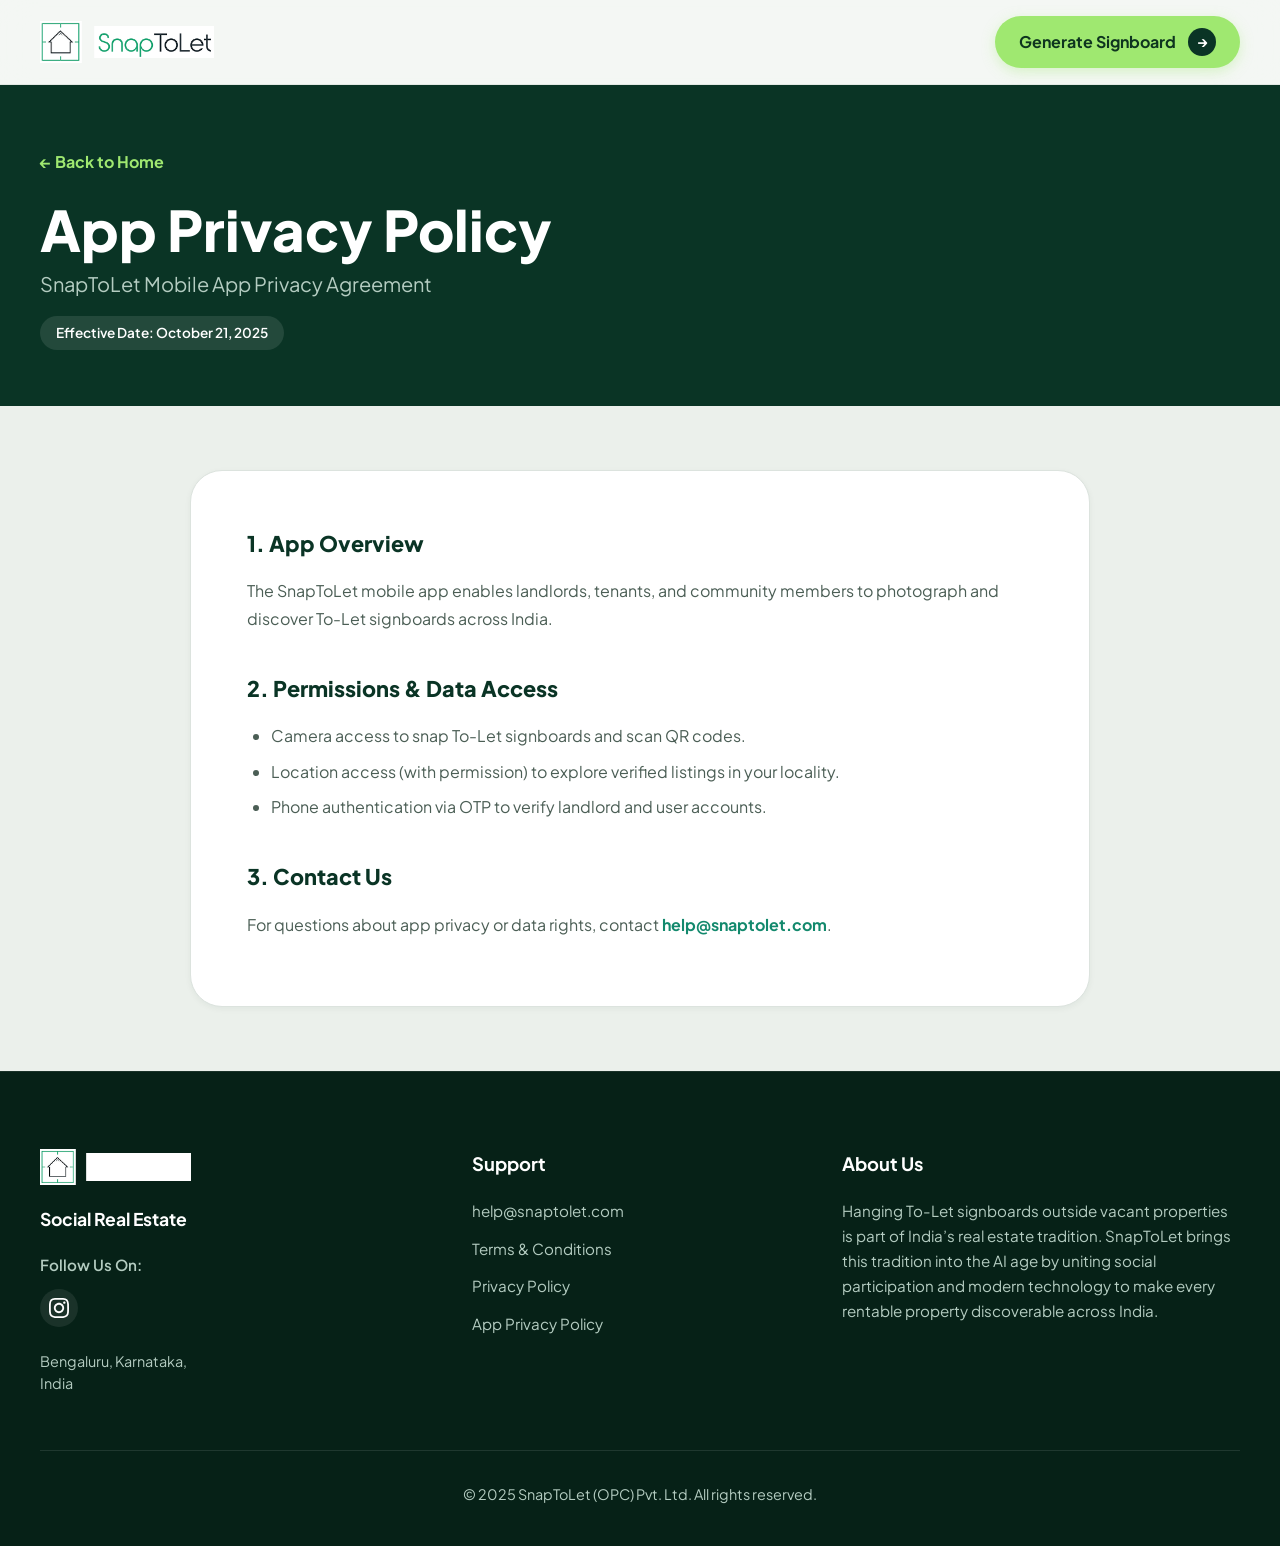
==== app-privacy.html @ 92a3cef9 "feat: complete Wise-inspired website redesign for SnapToLet" ====
<!DOCTYPE html>
<html lang="en">
<head>
  <meta charset="UTF-8" />
  <meta name="viewport" content="width=device-width, initial-scale=1.0" />
  <title>App Privacy Policy | SnapToLet</title>
  <link rel="icon" href="assets/image 4.png" type="image/png" />
  <link rel="preconnect" href="https://fonts.googleapis.com" />
  <link rel="preconnect" href="https://fonts.gstatic.com" crossorigin />
  <link href="https://fonts.googleapis.com/css2?family=Plus+Jakarta+Sans:wght@400;500;600;700;800&family=Noto+Sans:wght@400;600;700&display=swap" rel="stylesheet" />
  <link rel="stylesheet" href="style.css" />
  <style>
    .subpage-header {
      background: var(--color-forest-dark);
      color: #FFFFFF;
      padding-block: 4rem 3.5rem;
    }
    .subpage-nav-back {
      display: inline-flex;
      align-items: center;
      gap: 8px;
      color: var(--color-wise-lime);
      font-weight: 700;
      margin-bottom: 1.5rem;
      transition: transform var(--transition-fast);
    }
    .subpage-nav-back:hover {
      transform: translateX(-4px);
    }
    .subpage-title {
      font-size: clamp(2.25rem, 4.5vw, 3.5rem);
      font-weight: 800;
      line-height: 1.1;
      margin-bottom: 0.5rem;
    }
    .subpage-subtitle {
      font-size: 1.25rem;
      color: var(--color-text-on-dark-muted);
    }
    .subpage-meta {
      display: inline-block;
      margin-top: 1rem;
      background: rgba(255, 255, 255, 0.1);
      padding: 6px 16px;
      border-radius: var(--radius-pill);
      font-size: 0.85rem;
      font-weight: 600;
    }
    .subpage-content {
      padding-block: 4rem;
      background-color: var(--color-surface-light);
    }
    .legal-card {
      background: #FFFFFF;
      border-radius: var(--radius-xl);
      padding: clamp(2rem, 5vw, 3.5rem);
      box-shadow: var(--shadow-sm);
      border: 1px solid var(--color-border);
      max-width: 900px;
      margin-inline: auto;
    }
    .legal-section {
      margin-bottom: 2.5rem;
    }
    .legal-section:last-child {
      margin-bottom: 0;
    }
    .legal-heading {
      font-size: 1.35rem;
      font-weight: 800;
      color: var(--color-forest-dark);
      margin-bottom: 1rem;
    }
    .legal-text {
      color: var(--color-text-muted);
      line-height: 1.7;
      margin-bottom: 0.75rem;
    }
    .legal-list {
      list-style: disc;
      padding-left: 1.5rem;
      color: var(--color-text-muted);
      line-height: 1.7;
      margin-bottom: 1rem;
    }
    .legal-list li {
      margin-bottom: 0.5rem;
    }
  </style>
</head>
<body>
  <header class="header">
    <div class="container header-container">
      <a href="index.html" class="brand-link" aria-label="SnapToLet Home">
        <img src="assets/image 4.png" alt="Logo Icon" class="brand-icon" width="42" height="42" />
        <img src="assets/image 5.png" alt="SnapToLet" class="brand-wordmark" width="120" height="32" />
      </a>
      <a href="index.html#tolet-generator" class="btn-pill-primary">
        <span>Generate Signboard</span>
        <span class="btn-pill-icon" aria-hidden="true">→</span>
      </a>
    </div>
  </header>

  <main>
    <div class="subpage-header">
      <div class="container">
        <a href="index.html" class="subpage-nav-back">← Back to Home</a>
        <h1 class="subpage-title">App Privacy Policy</h1>
        <p class="subpage-subtitle">SnapToLet Mobile App Privacy Agreement</p>
        <span class="subpage-meta">Effective Date: October 21, 2025</span>
      </div>
    </div>

    <div class="subpage-content">
      <div class="container">
        <div class="legal-card">
          
  <div class="legal-section">
    <h2 class="legal-heading">1. App Overview</h2>
    <p class="legal-text">The SnapToLet mobile app enables landlords, tenants, and community members to photograph and discover To-Let signboards across India.</p>
  </div>
  <div class="legal-section">
    <h2 class="legal-heading">2. Permissions & Data Access</h2>
    <ul class="legal-list">
      <li>Camera access to snap To-Let signboards and scan QR codes.</li>
      <li>Location access (with permission) to explore verified listings in your locality.</li>
      <li>Phone authentication via OTP to verify landlord and user accounts.</li>
    </ul>
  </div>
  <div class="legal-section">
    <h2 class="legal-heading">3. Contact Us</h2>
    <p class="legal-text">For questions about app privacy or data rights, contact <a href="mailto:help@snaptolet.com" style="color: var(--color-brand-primary); font-weight: 700;">help@snaptolet.com</a>.</p>
  </div>
  
        </div>
      </div>
    </div>
  </main>

  <footer class="footer">
    <div class="container">
      <div class="footer-grid">
        <div>
          <div class="footer-brand-lockup">
            <img src="assets/image 4.png" alt="Logo" class="footer-icon" width="36" height="36" loading="lazy" />
            <img src="assets/image 5.png" alt="Logo" class="footer-wordmark" width="100" height="28" loading="lazy" />
          </div>
          <p class="footer-tagline">Social Real Estate</p>
          <p class="footer-social-title">Follow Us On:</p>
          <div class="footer-socials">
            <a href="https://www.instagram.com/snaptolet/" target="_blank" rel="noopener noreferrer" class="footer-social-icon" aria-label="Instagram">
              <svg width="20" height="20" fill="currentColor" viewBox="0 0 24 24"><path d="M12 2.163c3.204 0 3.584.012 4.85.07 3.252.148 4.771 1.691 4.919 4.919.058 1.265.069 1.645.069 4.849 0 3.205-.012 3.584-.069 4.849-.149 3.225-1.664 4.771-4.919 4.919-1.266.058-1.644.07-4.85.07-3.204 0-3.584-.012-4.849-.07-3.26-.149-4.771-1.699-4.919-4.92-.058-1.265-.07-1.644-.07-4.849 0-3.204.013-3.583.07-4.849.149-3.227 1.664-4.771 4.919-4.919 1.266-.057 1.645-.069 4.849-.069zm0-2.163c-3.259 0-3.667.014-4.947.072-4.358.2-6.78 2.618-6.98 6.98-.059 1.281-.073 1.689-.073 4.948 0 3.259.014 3.668.072 4.948.2 4.358 2.618 6.78 6.98 6.98 1.281.058 1.689.072 4.948.072 3.259 0 3.668-.014 4.948-.072 4.354-.2 6.782-2.618 6.979-6.98.059-1.28.073-1.689.073-4.948 0-3.259-.014-3.667-.072-4.947-.196-4.354-2.617-6.78-6.979-6.98-1.281-.059-1.69-.073-4.949-.073zm0 5.838c-3.403 0-6.162 2.759-6.162 6.162s2.759 6.163 6.162 6.163 6.162-2.759 6.162-6.163c0-3.403-2.759-6.162-6.162-6.162zm0 10.162c-2.209 0-4-1.79-4-4 0-2.209 1.791-4 4-4s4 1.791 4 4c0 2.21-1.791 4-4 4zm6.406-11.845c-.796 0-1.441.645-1.441 1.44s.645 1.44 1.441 1.44c.795 0 1.439-.645 1.439-1.44s-.644-1.44-1.439-1.44z"/></svg>
            </a>
          </div>
          <p class="footer-address">Bengaluru, Karnataka, <br/>India</p>
        </div>
        <div>
          <h3 class="footer-col-title">Support</h3>
          <ul class="footer-links-list">
            <li><a href="mailto:help@snaptolet.com" class="footer-link">help@snaptolet.com</a></li>
            <li><a href="terms.html" class="footer-link">Terms &amp; Conditions</a></li>
            <li><a href="privacy.html" class="footer-link">Privacy Policy</a></li>
            <li><a href="app-privacy.html" class="footer-link">App Privacy Policy</a></li>
          </ul>
        </div>
        <div>
          <h3 class="footer-col-title">About Us</h3>
          <p class="footer-about-text">Hanging To-Let signboards outside vacant properties is part of India’s real estate tradition. SnapToLet brings this tradition into the AI age by uniting social participation and modern technology to make every rentable property discoverable across India.</p>
        </div>
      </div>
      <div class="footer-bottom">
        <p>© 2025 SnapToLet (OPC) Pvt. Ltd. All rights reserved.</p>
      </div>
    </div>
  </footer>
</body>
</html>
---- style.css ----
/* ==========================================================================
   SnapToLet - Wise-Inspired Design System
   ========================================================================== */

@import url('https://fonts.googleapis.com/css2?family=Plus+Jakarta+Sans:wght@400;500;600;700;800&family=Noto+Sans:wght@400;600;700&display=swap');

:root {
  /* Brand Primary Colors */
  --color-brand-primary: #13896D;
  --color-brand-hover: #0F7058;
  --color-brand-accent: #2AAB7C;
  --color-brand-accent-hover: #229B6E;
  
  /* Wise-Inspired High-Energy Accents */
  --color-wise-lime: #9FE870;
  --color-wise-lime-hover: #8BD85C;
  --color-wise-lime-text: #0E351F;
  
  /* Deep Forest Greens */
  --color-forest-dark: #0A3425;
  --color-forest-darker: #062117;
  --color-forest-surface: #104332;
  --color-forest-card: #0E3B2C;
  
  /* Surfaces & Backgrounds: Image-matching soft off-white */
  --color-surface-pure: #F4F7F4;        /* Soft image-matching background white instead of stark #FFFFFF */
  --color-surface-light: #EBF0EB;       /* Secondary alternating light section */
  --color-surface-card: #FFFFFF;        /* Pure crisp card surface */
  --color-surface-muted: #E2E8E2;       /* Tertiary surface */
  --color-border: #DCE3DE;
  --color-border-dark: rgba(255, 255, 255, 0.15);

  /* Typography */
  --color-text-main: #14231C;
  --color-text-muted: #4B5E55;
  --color-text-subtle: #73887E;
  --color-text-on-dark: #FFFFFF;
  --color-text-on-dark-muted: #B4CCC1;
  --color-text-emerald: #10B981;

  /* Typography Scale */
  --font-main: 'Plus Jakarta Sans', -apple-system, BlinkMacSystemFont, 'Segoe UI', Roboto, sans-serif;
  --font-indic: 'Noto Sans', sans-serif;

  /* Radii */
  --radius-pill: 9999px;
  --radius-xl: 32px;
  --radius-lg: 24px;
  --radius-md: 16px;
  --radius-sm: 10px;

  /* Elevation Shadows */
  --shadow-sm: 0 2px 6px rgba(10, 52, 37, 0.05);
  --shadow-md: 0 8px 24px -4px rgba(10, 52, 37, 0.08);
  --shadow-lg: 0 20px 48px -12px rgba(10, 52, 37, 0.14);
  --shadow-tool: 0 32px 72px -16px rgba(6, 33, 23, 0.28);
  
  /* Layout */
  --max-width: 1280px;
  --transition-fast: 0.2s cubic-bezier(0.16, 1, 0.3, 1);
  --transition-smooth: 0.35s cubic-bezier(0.16, 1, 0.3, 1);
}

/* Reset & Base */
*, *::before, *::after {
  box-sizing: border-box;
  margin: 0;
  padding: 0;
}

html {
  font-family: var(--font-main);
  color: var(--color-text-main);
  background-color: var(--color-surface-pure);
  scroll-behavior: smooth;
  -webkit-font-smoothing: antialiased;
  -moz-osx-font-smoothing: grayscale;
}

body {
  line-height: 1.6;
  overflow-x: hidden;
  min-height: 100vh;
  background-color: var(--color-surface-pure);
}

img, iframe {
  display: block;
  max-width: 100%;
}

a {
  color: inherit;
  text-decoration: none;
}

button, input, select {
  font: inherit;
  border: none;
  outline: none;
}

/* Accessibility Focus States */
:focus-visible {
  outline: 3px solid var(--color-wise-lime);
  outline-offset: 3px;
}

/* Utilities */
.container {
  width: 100%;
  max-width: var(--max-width);
  margin-inline: auto;
  padding-inline: clamp(1.25rem, 4vw, 2.5rem);
}

/* ==========================================================================
   Header (Sticky with soft blur)
   ========================================================================== */
.header {
  position: sticky;
  top: 0;
  z-index: 100;
  background-color: rgba(244, 247, 244, 0.92);
  backdrop-filter: blur(16px);
  -webkit-backdrop-filter: blur(16px);
  border-bottom: 1px solid rgba(220, 227, 222, 0.75);
  transition: all var(--transition-fast);
}

.header.scrolled {
  box-shadow: 0 4px 20px rgba(10, 52, 37, 0.06);
}

.header-container {
  display: flex;
  align-items: center;
  justify-content: space-between;
  height: 84px;
}

.brand-link {
  display: flex;
  align-items: center;
  gap: 12px;
  text-decoration: none;
}

.brand-icon {
  height: 42px;
  width: auto;
}

.brand-wordmark {
  height: 32px;
  width: auto;
}

/* Pill CTA Button (Wise style) */
.btn-pill-primary {
  display: inline-flex;
  align-items: center;
  gap: 12px;
  background-color: var(--color-wise-lime);
  color: var(--color-wise-lime-text);
  font-weight: 700;
  font-size: 1rem;
  padding: 12px 24px;
  border-radius: var(--radius-pill);
  cursor: pointer;
  transition: transform var(--transition-fast), background-color var(--transition-fast), box-shadow var(--transition-fast);
  box-shadow: 0 4px 14px rgba(159, 232, 112, 0.35);
}

.btn-pill-primary:hover {
  background-color: var(--color-wise-lime-hover);
  transform: translateY(-2px) scale(1.02);
  box-shadow: 0 6px 20px rgba(159, 232, 112, 0.45);
}

.btn-pill-primary:active {
  transform: translateY(0) scale(0.98);
}

.btn-pill-icon {
  display: inline-flex;
  align-items: center;
  justify-content: center;
  width: 28px;
  height: 28px;
  background-color: var(--color-forest-dark);
  color: #FFFFFF;
  border-radius: var(--radius-pill);
  font-size: 0.9rem;
  transition: transform var(--transition-fast);
}

.btn-pill-primary:hover .btn-pill-icon {
  transform: translateX(3px);
}

/* ==========================================================================
   Hero Section (Giant, confident headline)
   ========================================================================== */
.hero-section {
  padding-block: clamp(3.5rem, 8vw, 7rem);
  background-color: var(--color-surface-pure);
  position: relative;
  overflow: hidden;
}

.hero-grid {
  display: grid;
  grid-template-columns: 1.15fr 0.85fr;
  align-items: center;
  gap: clamp(2rem, 5vw, 4.5rem);
}

.hero-content {
  display: flex;
  flex-direction: column;
  gap: 1.75rem;
}

.hero-heading {
  font-size: clamp(2.75rem, 5.5vw, 4.75rem);
  font-weight: 800;
  line-height: 1.05;
  letter-spacing: -0.035em;
  color: var(--color-forest-dark);
}

.hero-paragraph {
  font-size: clamp(1.125rem, 1.8vw, 1.35rem);
  color: var(--color-text-muted);
  line-height: 1.55;
  max-width: 54ch;
}

.hero-actions {
  display: flex;
  align-items: center;
  gap: 1rem;
  margin-top: 0.5rem;
}

.hero-visuals {
  position: relative;
  display: flex;
  align-items: center;
  justify-content: center;
  gap: 1.5rem;
}

.hero-visual-card {
  position: relative;
  border-radius: var(--radius-xl);
  padding: 1rem;
  transition: transform var(--transition-smooth);
}

.hero-visual-card:hover {
  transform: translateY(-6px);
}

.hero-visual-img {
  height: clamp(240px, 32vw, 360px);
  width: auto;
  object-fit: contain;
}

/* ==========================================================================
   How SnapToLet Works (Cinema Video Section)
   ========================================================================== */
.video-section {
  padding-block: clamp(4rem, 8vw, 6.5rem);
  background-color: var(--color-surface-light);
  border-top: 1px solid var(--color-border);
  border-bottom: 1px solid var(--color-border);
}

.section-header {
  text-align: center;
  max-width: 680px;
  margin-inline: auto;
  margin-bottom: clamp(2.5rem, 5vw, 4rem);
}

.section-title {
  font-size: clamp(2rem, 4vw, 3.25rem);
  font-weight: 800;
  line-height: 1.12;
  letter-spacing: -0.025em;
  color: var(--color-forest-dark);
  margin-bottom: 0.85rem;
}

.section-subtitle {
  font-size: clamp(1rem, 1.8vw, 1.25rem);
  color: var(--color-text-muted);
  line-height: 1.5;
}

.video-container {
  max-width: 960px;
  margin-inline: auto;
}

.video-card {
  position: relative;
  width: 100%;
  padding-bottom: 56.25%; /* 16:9 Aspect Ratio */
  background-color: #000000;
  border-radius: var(--radius-xl);
  overflow: hidden;
  box-shadow: var(--shadow-lg);
  border: 1px solid rgba(10, 52, 37, 0.1);
}

.video-iframe {
  position: absolute;
  inset: 0;
  width: 100%;
  height: 100%;
  border: none;
}

/* ==========================================================================
   Download Band (Bold full-width block)
   ========================================================================== */
.download-band {
  background-color: var(--color-forest-dark);
  color: #FFFFFF;
  padding-block: clamp(3.5rem, 6vw, 5rem);
  text-align: center;
  position: relative;
}

.download-title {
  font-size: clamp(2rem, 3.5vw, 2.75rem);
  font-weight: 800;
  letter-spacing: -0.02em;
  margin-bottom: 2rem;
  color: #FFFFFF;
}

.store-buttons {
  display: flex;
  align-items: center;
  justify-content: center;
  gap: 1.25rem;
  flex-wrap: wrap;
}

.store-badge-btn {
  display: inline-flex;
  align-items: center;
  justify-content: center;
  background: rgba(255, 255, 255, 0.08);
  border: 1.5px solid rgba(255, 255, 255, 0.15);
  border-radius: var(--radius-pill);
  padding: 8px 24px;
  min-height: 58px;
  transition: all var(--transition-fast);
  cursor: pointer;
}

.store-badge-btn:hover {
  background: rgba(255, 255, 255, 0.18);
  border-color: var(--color-wise-lime);
  transform: translateY(-3px);
  box-shadow: 0 8px 24px rgba(0, 0, 0, 0.25);
}

.store-badge-img {
  height: 42px;
  width: auto;
  object-fit: contain;
}

/* ==========================================================================
   For Landlords / Tenants / Everyone (Carousel)
   ========================================================================== */
.carousel-section {
  padding-block: clamp(4.5rem, 8vw, 7.5rem);
  background-color: var(--color-surface-pure);
  position: relative;
}

/* Role Selector Tabs */
.role-tabs {
  display: flex;
  align-items: center;
  justify-content: center;
  gap: 0.75rem;
  margin-bottom: clamp(2.5rem, 5vw, 4rem);
  flex-wrap: wrap;
}

.role-tab-btn {
  background: #FFFFFF;
  color: var(--color-text-main);
  font-weight: 700;
  font-size: 1.05rem;
  padding: 12px 28px;
  border-radius: var(--radius-pill);
  cursor: pointer;
  transition: all var(--transition-fast);
  border: 1.5px solid var(--color-border);
  box-shadow: var(--shadow-sm);
}

.role-tab-btn:hover {
  background: var(--color-surface-muted);
}

.role-tab-btn.active {
  background: var(--color-forest-dark);
  color: #FFFFFF;
  border-color: var(--color-forest-dark);
  box-shadow: var(--shadow-md);
}

/* Carousel Layout */
.carousel-wrapper {
  position: relative;
  display: flex;
  align-items: center;
}

.carousel-slide {
  display: none;
  width: 100%;
  animation: fadeIn 0.4s ease forwards;
}

.carousel-slide.active {
  display: block;
}

@keyframes fadeIn {
  from { opacity: 0; transform: translateY(8px); }
  to { opacity: 1; transform: translateY(0); }
}

.slide-content-grid {
  display: grid;
  grid-template-columns: 340px 1fr;
  gap: clamp(2rem, 4vw, 3.5rem);
  align-items: start;
}

.character-card {
  background: var(--color-surface-card);
  border-radius: var(--radius-xl);
  padding: 2.5rem 2rem;
  text-align: center;
  border: 1px solid var(--color-border);
  box-shadow: var(--shadow-md);
  position: sticky;
  top: 110px;
}

.character-img {
  width: 100%;
  max-width: 260px;
  height: auto;
  margin-inline: auto;
  margin-bottom: 1.5rem;
  object-fit: contain;
}

.character-title {
  font-size: 1.75rem;
  font-weight: 800;
  color: var(--color-forest-dark);
  letter-spacing: -0.02em;
}

.steps-grid {
  display: grid;
  grid-template-columns: repeat(2, 1fr);
  gap: 1.5rem;
}

.step-card {
  background: var(--color-surface-card);
  border: 1px solid var(--color-border);
  border-radius: var(--radius-lg);
  padding: 1.75rem;
  transition: all var(--transition-smooth);
  display: flex;
  flex-direction: column;
  gap: 0.85rem;
  box-shadow: var(--shadow-sm);
}

.step-card:hover {
  border-color: var(--color-brand-accent);
  transform: translateY(-4px);
  box-shadow: var(--shadow-md);
}

.step-badge {
  display: inline-flex;
  align-items: center;
  justify-content: center;
  width: 38px;
  height: 38px;
  background-color: var(--color-brand-primary);
  color: #FFFFFF;
  border-radius: var(--radius-pill);
  font-weight: 800;
  font-size: 1rem;
}

.step-card:hover .step-badge {
  background-color: var(--color-forest-dark);
}

.step-heading {
  font-size: 1.15rem;
  font-weight: 800;
  color: var(--color-forest-dark);
  line-height: 1.35;
}

.step-description {
  font-size: 0.95rem;
  color: var(--color-text-muted);
  line-height: 1.55;
}

/* Carousel Nav Buttons */
.carousel-nav-btn {
  display: flex;
  align-items: center;
  justify-content: center;
  width: 52px;
  height: 52px;
  border-radius: var(--radius-pill);
  background: var(--color-forest-dark);
  color: #FFFFFF;
  box-shadow: var(--shadow-md);
  cursor: pointer;
  transition: all var(--transition-fast);
  z-index: 10;
  flex-shrink: 0;
}

.carousel-nav-btn:hover {
  background: var(--color-brand-accent);
  transform: scale(1.08);
}

.carousel-nav-btn:active {
  transform: scale(0.95);
}

.carousel-controls-bottom {
  display: flex;
  align-items: center;
  justify-content: center;
  gap: 1.5rem;
  margin-top: 3rem;
}

/* ==========================================================================
   The Hero Tool: To-Let Board Generator
   ========================================================================== */
.generator-section {
  padding-block: clamp(4.5rem, 8vw, 7.5rem);
  background: linear-gradient(180deg, var(--color-brand-primary) 0%, var(--color-forest-dark) 100%);
  color: #FFFFFF;
  position: relative;
  border-top: 1px solid var(--color-border);
}

.generator-section .section-title {
  color: #FFFFFF;
}

.generator-section .section-subtitle {
  color: var(--color-text-on-dark-muted);
}

.generator-console {
  display: grid;
  grid-template-columns: 1fr 1fr;
  gap: clamp(2rem, 5vw, 4rem);
  align-items: start;
  max-width: 1040px;
  margin-inline: auto;
}

/* Form Controls Card */
.generator-form-card {
  background-color: var(--color-surface-card);
  color: var(--color-text-main);
  border-radius: var(--radius-xl);
  padding: clamp(1.75rem, 4vw, 2.5rem);
  box-shadow: var(--shadow-tool);
}

.form-group {
  margin-bottom: 1.25rem;
}

.form-label {
  display: block;
  font-weight: 700;
  font-size: 0.9rem;
  color: var(--color-forest-dark);
  margin-bottom: 0.4rem;
}

.form-select, .form-input {
  width: 100%;
  padding: 14px 18px;
  border: 1.5px solid var(--color-border);
  border-radius: var(--radius-md);
  font-size: 0.95rem;
  background-color: #FFFFFF;
  color: var(--color-text-main);
  transition: all var(--transition-fast);
}

.form-select:focus, .form-input:focus {
  border-color: var(--color-brand-accent);
  box-shadow: 0 0 0 4px rgba(42, 171, 124, 0.15);
}

.generator-btn-group {
  display: grid;
  grid-template-columns: repeat(3, 1fr);
  gap: 0.75rem;
  margin-top: 1.75rem;
}

.btn-generate {
  background-color: var(--color-brand-primary);
  color: #FFFFFF;
  font-weight: 700;
  font-size: 0.9rem;
  padding: 12px 14px;
  border-radius: var(--radius-md);
  cursor: pointer;
  transition: all var(--transition-fast);
  text-align: center;
}

.btn-generate:hover:not(:disabled) {
  background-color: var(--color-brand-accent);
  transform: translateY(-2px);
  box-shadow: 0 4px 12px rgba(42, 171, 124, 0.3);
}

.btn-generate:disabled {
  background-color: #A0B3AA;
  cursor: not-allowed;
  opacity: 0.75;
}

/* Live Signboard Preview Card */
.signboard-preview-container {
  display: flex;
  flex-direction: column;
  align-items: center;
}

.signboard-card {
  width: 320px;
  min-height: 440px;
  background-color: #FFFFFF;
  border-radius: var(--radius-lg);
  box-shadow: var(--shadow-tool);
  padding: 1.5rem 1.25rem;
  display: flex;
  flex-direction: column;
  align-items: center;
  text-align: center;
  position: relative;
  transition: transform var(--transition-smooth);
}

.signboard-card:hover {
  transform: scale(1.02);
}

.signboard-brand {
  display: flex;
  flex-direction: column;
  align-items: center;
  margin-bottom: 0.85rem;
}

.signboard-icon {
  width: 28px;
  height: 28px;
}

.signboard-wordmark {
  width: 88px;
  height: auto;
  margin-top: 2px;
}

.signboard-tagline {
  font-size: 16px;
  font-weight: 700;
  line-height: 1.15;
  color: #000000;
  min-height: 38px;
  max-width: 260px;
  margin-bottom: 0.5rem;
  font-family: var(--font-indic), var(--font-main);
}

.signboard-main-title {
  font-size: 60px;
  font-weight: 800;
  line-height: 1;
  letter-spacing: -0.02em;
  margin-bottom: 0.75rem;
}

.signboard-qr-box {
  width: 86px;
  height: 86px;
  border-radius: 12px;
  border: 1px solid #E5E7EB;
  background-color: #FFFFFF;
  padding: 5px;
  display: flex;
  align-items: center;
  justify-content: center;
  box-shadow: 0 2px 6px rgba(0, 0, 0, 0.05);
  margin-bottom: 1rem;
}

.signboard-qr-img {
  width: 76px;
  height: 76px;
  border-radius: 4px;
}

.signboard-details {
  margin-top: auto;
  display: flex;
  flex-direction: column;
  gap: 2px;
  font-weight: 700;
  line-height: 1.2;
}

.signboard-property {
  font-size: 17px;
  font-weight: 700;
}

.signboard-floor {
  font-size: 16px;
  font-weight: 700;
}

.signboard-phone {
  font-size: 13px;
  font-weight: 700;
}

.text-emerald {
  color: var(--color-text-emerald);
}

.text-black {
  color: #000000;
}

.text-placeholder {
  color: #9CA3AF;
}

/* ==========================================================================
   Footer
   ========================================================================== */
.footer {
  background-color: var(--color-forest-darker);
  color: #FFFFFF;
  padding-top: clamp(4rem, 6vw, 6rem);
  padding-bottom: 2.5rem;
  border-top: 1px solid rgba(255, 255, 255, 0.08);
}

.footer-grid {
  display: grid;
  grid-template-columns: 1.2fr 1fr 1.3fr;
  gap: clamp(2rem, 5vw, 4rem);
  margin-bottom: 3.5rem;
}

.footer-brand-lockup {
  display: flex;
  align-items: center;
  gap: 10px;
  margin-bottom: 1.25rem;
}

.footer-icon {
  height: 36px;
  width: auto;
}

.footer-wordmark {
  height: 28px;
  width: auto;
  filter: brightness(0) invert(1);
}

.footer-tagline {
  font-size: 1.1rem;
  font-weight: 700;
  margin-bottom: 1.25rem;
  color: #FFFFFF;
}

.footer-social-title {
  font-size: 0.95rem;
  font-weight: 600;
  margin-bottom: 0.75rem;
  color: var(--color-text-on-dark-muted);
}

.footer-socials {
  display: flex;
  gap: 12px;
  margin-bottom: 1.5rem;
}

.footer-social-icon {
  display: flex;
  align-items: center;
  justify-content: center;
  width: 38px;
  height: 38px;
  border-radius: var(--radius-pill);
  background: rgba(255, 255, 255, 0.08);
  color: #FFFFFF;
  transition: all var(--transition-fast);
}

.footer-social-icon:hover {
  background: var(--color-wise-lime);
  color: var(--color-forest-dark);
  transform: translateY(-2px);
}

.footer-address {
  font-size: 0.9rem;
  color: var(--color-text-on-dark-muted);
  line-height: 1.5;
}

.footer-col-title {
  font-size: 1.15rem;
  font-weight: 700;
  margin-bottom: 1.25rem;
  color: #FFFFFF;
}

.footer-links-list {
  list-style: none;
  display: flex;
  flex-direction: column;
  gap: 0.75rem;
}

.footer-link {
  color: var(--color-text-on-dark-muted);
  font-size: 0.95rem;
  transition: color var(--transition-fast);
}

.footer-link:hover {
  color: var(--color-wise-lime);
}

.footer-about-text {
  font-size: 0.95rem;
  color: var(--color-text-on-dark-muted);
  line-height: 1.65;
}

.footer-bottom {
  border-top: 1px solid rgba(255, 255, 255, 0.1);
  padding-top: 2rem;
  text-align: center;
  font-size: 0.9rem;
  color: var(--color-text-on-dark-muted);
}

/* ==========================================================================
   Responsive Breakpoints
   ========================================================================== */

/* Tablet (max-width: 1024px) */
@media (max-width: 1024px) {
  .hero-grid {
    grid-template-columns: 1fr;
    text-align: center;
  }

  .hero-paragraph {
    margin-inline: auto;
  }

  .hero-actions {
    justify-content: center;
  }

  .slide-content-grid {
    grid-template-columns: 1fr;
  }

  .character-card {
    position: static;
    max-width: 440px;
    margin-inline: auto;
  }

  .generator-console {
    grid-template-columns: 1fr;
    max-width: 580px;
  }

  .footer-grid {
    grid-template-columns: 1fr 1fr;
  }
}

/* Mobile (max-width: 768px) */
@media (max-width: 768px) {
  .header-container {
    height: 70px;
  }

  .btn-pill-primary {
    padding: 10px 18px;
    font-size: 0.9rem;
  }

  .steps-grid {
    grid-template-columns: 1fr;
  }

  .footer-grid {
    grid-template-columns: 1fr;
    gap: 2.5rem;
  }

  .hero-visuals {
    flex-direction: column;
    gap: 1rem;
  }

  .hero-visual-card {
    width: 100%;
    max-width: 320px;
  }

  .hero-visual-img {
    height: 220px;
    margin-inline: auto;
  }

  .generator-btn-group {
    grid-template-columns: 1fr;
  }
}

/* Mobile Small (375px) */
@media (max-width: 375px) {
  .container {
    padding-inline: 1rem;
  }

  .signboard-card {
    width: 290px;
    padding: 1.25rem 0.75rem;
  }

  .signboard-main-title {
    font-size: 52px;
  }
}

/* Reduced Motion */
@media (prefers-reduced-motion: reduce) {
  *, *::before, *::after {
    animation-duration: 0.01ms !important;
    animation-iteration-count: 1 !important;
    transition-duration: 0.01ms !important;
    scroll-behavior: auto !important;
  }
}
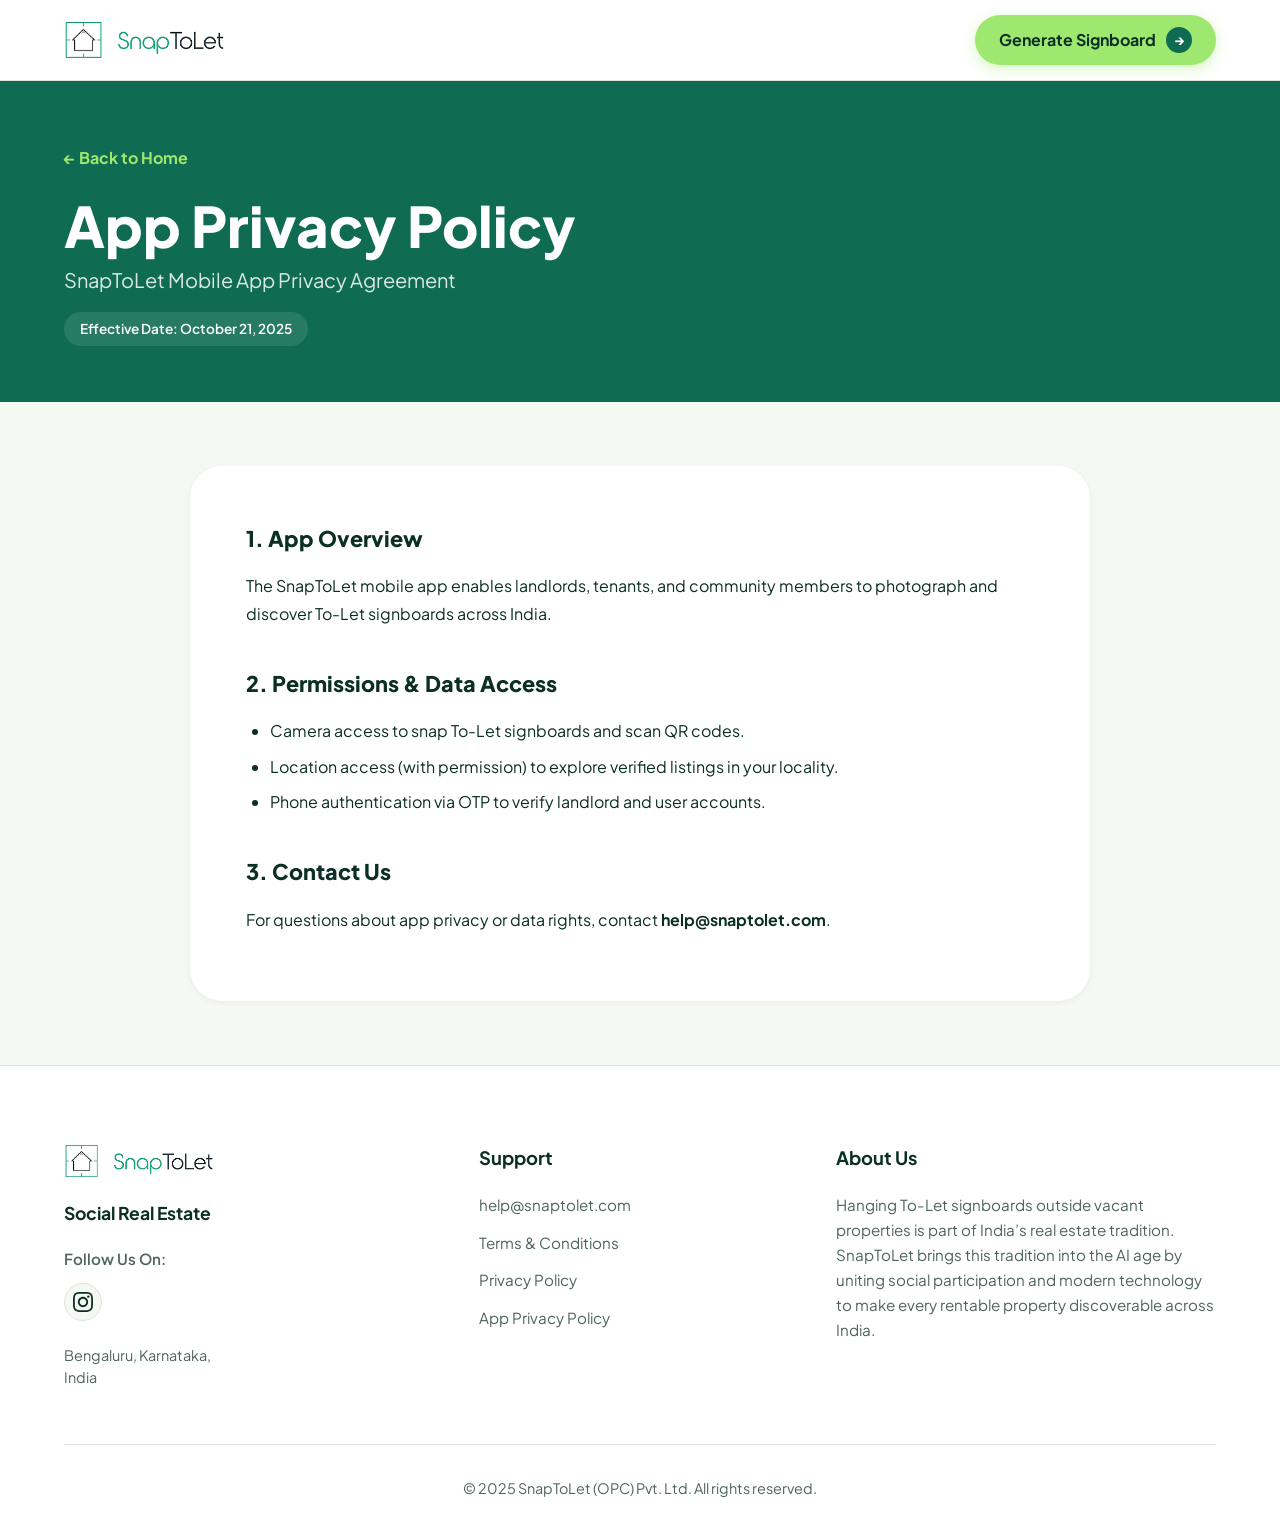
==== commit 3038ad3f: "feat(v3): Wise-inspired redesign with single-green palette, alternating sections, and bug fixes" ====
--- a/app-privacy.html
+++ b/app-privacy.html
@@ -11,7 +11,7 @@
   <link rel="stylesheet" href="style.css" />
   <style>
     .subpage-header {
-      background: var(--color-forest-dark);
+      background: var(--green);
       color: #FFFFFF;
       padding-block: 4rem 3.5rem;
     }
@@ -19,7 +19,7 @@
       display: inline-flex;
       align-items: center;
       gap: 8px;
-      color: var(--color-wise-lime);
+      color: var(--lime);
       font-weight: 700;
       margin-bottom: 1.5rem;
       transition: transform var(--transition-fast);
@@ -35,7 +35,7 @@
     }
     .subpage-subtitle {
       font-size: 1.25rem;
-      color: var(--color-text-on-dark-muted);
+      color: rgba(255, 255, 255, 0.85);
     }
     .subpage-meta {
       display: inline-block;
--- a/style.css
+++ b/style.css
@@ -1,44 +1,22 @@
 /* ==========================================================================
-   SnapToLet - Wise-Inspired Design System
+   SnapToLet - Wise-Inspired Design System (v3 Single-Green Architecture)
    ========================================================================== */
 
 @import url('https://fonts.googleapis.com/css2?family=Plus+Jakarta+Sans:wght@400;500;600;700;800&family=Noto+Sans:wght@400;600;700&display=swap');
 
 :root {
-  /* Brand Primary Colors */
-  --color-brand-primary: #13896D;
-  --color-brand-hover: #0F7058;
-  --color-brand-accent: #2AAB7C;
-  --color-brand-accent-hover: #229B6E;
-  
-  /* Wise-Inspired High-Energy Accents */
-  --color-wise-lime: #9FE870;
-  --color-wise-lime-hover: #8BD85C;
-  --color-wise-lime-text: #0E351F;
-  
-  /* Deep Forest Greens */
-  --color-forest-dark: #0A3425;
-  --color-forest-darker: #062117;
-  --color-forest-surface: #104332;
-  --color-forest-card: #0E3B2C;
-  
-  /* Surfaces & Backgrounds: Image-matching soft off-white */
-  --color-surface-pure: #F4F7F4;        /* Soft image-matching background white instead of stark #FFFFFF */
-  --color-surface-light: #EBF0EB;       /* Secondary alternating light section */
-  --color-surface-card: #FFFFFF;        /* Pure crisp card surface */
-  --color-surface-muted: #E2E8E2;       /* Tertiary surface */
-  --color-border: #DCE3DE;
-  --color-border-dark: rgba(255, 255, 255, 0.15);
+  /* ==========================================================================
+     The Wise Single-Green Palette (Section 4)
+     ========================================================================== */
+  --green:   #0F6B52;  /* THE brand green: every green fill, accent heading, icon, active tab, step badge */
+  --lime:    #9FE870;  /* accent: primary buttons and small highlights only */
+  --ink:     #0B2E25;  /* text only, never a background */
+  --bg:      #F6F8F4;  /* light page background */
+  --surface: #FFFFFF;  /* cards, modals, preview board and alternate light sections */
+  --line:    #DDE5DF;  /* borders */
+  --muted:   #4E645C;  /* secondary text (contrast 5.3:1 on white, passes WCAG AA) */
 
   /* Typography */
-  --color-text-main: #14231C;
-  --color-text-muted: #4B5E55;
-  --color-text-subtle: #73887E;
-  --color-text-on-dark: #FFFFFF;
-  --color-text-on-dark-muted: #B4CCC1;
-  --color-text-emerald: #10B981;
-
-  /* Typography Scale */
   --font-main: 'Plus Jakarta Sans', -apple-system, BlinkMacSystemFont, 'Segoe UI', Roboto, sans-serif;
   --font-indic: 'Noto Sans', sans-serif;
 
@@ -49,19 +27,22 @@
   --radius-md: 16px;
   --radius-sm: 10px;
 
-  /* Elevation Shadows */
-  --shadow-sm: 0 2px 6px rgba(10, 52, 37, 0.05);
-  --shadow-md: 0 8px 24px -4px rgba(10, 52, 37, 0.08);
-  --shadow-lg: 0 20px 48px -12px rgba(10, 52, 37, 0.14);
-  --shadow-tool: 0 32px 72px -16px rgba(6, 33, 23, 0.28);
-  
+  /* Shadows (subtle, soft elevations) */
+  --shadow-sm: 0 2px 6px rgba(11, 46, 37, 0.05);
+  --shadow-md: 0 8px 24px -4px rgba(11, 46, 37, 0.08);
+  --shadow-lg: 0 20px 48px -12px rgba(11, 46, 37, 0.12);
+  --shadow-hover: 0 12px 32px -8px rgba(11, 46, 37, 0.16);
+  --shadow-preview: 0 24px 64px -16px rgba(11, 46, 37, 0.22);
+
   /* Layout */
-  --max-width: 1280px;
+  --max-width: 1200px;
   --transition-fast: 0.2s cubic-bezier(0.16, 1, 0.3, 1);
   --transition-smooth: 0.35s cubic-bezier(0.16, 1, 0.3, 1);
 }
 
-/* Reset & Base */
+/* ==========================================================================
+   Reset & Base Styles
+   ========================================================================== */
 *, *::before, *::after {
   box-sizing: border-box;
   margin: 0;
@@ -70,18 +51,20 @@
 
 html {
   font-family: var(--font-main);
-  color: var(--color-text-main);
-  background-color: var(--color-surface-pure);
+  color: var(--ink);
+  background-color: var(--bg);
   scroll-behavior: smooth;
   -webkit-font-smoothing: antialiased;
   -moz-osx-font-smoothing: grayscale;
 }
 
 body {
+  font-size: 16px;
   line-height: 1.6;
   overflow-x: hidden;
   min-height: 100vh;
-  background-color: var(--color-surface-pure);
+  background-color: var(--bg);
+  color: var(--ink);
 }
 
 img, iframe {
@@ -100,98 +83,122 @@
   outline: none;
 }
 
-/* Accessibility Focus States */
+/* Accessible Focus States */
 :focus-visible {
-  outline: 3px solid var(--color-wise-lime);
+  outline: 3px solid var(--lime);
   outline-offset: 3px;
 }
 
-/* Utilities */
+/* Container */
 .container {
   width: 100%;
   max-width: var(--max-width);
   margin-inline: auto;
-  padding-inline: clamp(1.25rem, 4vw, 2.5rem);
+  padding-inline: 24px;
+}
+
+/* Section Header Utility */
+.section-header {
+  text-align: center;
+  max-width: 720px;
+  margin-inline: auto;
+  margin-bottom: clamp(2.5rem, 5vw, 4rem);
+}
+
+.section-title {
+  font-size: clamp(2rem, 3.75vw, 3rem);
+  font-weight: 800;
+  line-height: 1.12;
+  letter-spacing: -0.025em;
+  color: var(--ink);
+  margin-bottom: 0.85rem;
+}
+
+.section-subtitle {
+  font-size: clamp(1.05rem, 1.8vw, 1.25rem);
+  color: var(--muted);
+  line-height: 1.55;
 }
 
 /* ==========================================================================
-   Header (Sticky with soft blur)
+   Header (Sticky with soft blur, white surface, line border)
    ========================================================================== */
 .header {
   position: sticky;
   top: 0;
   z-index: 100;
-  background-color: rgba(244, 247, 244, 0.92);
+  background-color: rgba(255, 255, 255, 0.94);
   backdrop-filter: blur(16px);
   -webkit-backdrop-filter: blur(16px);
-  border-bottom: 1px solid rgba(220, 227, 222, 0.75);
+  border-bottom: 1px solid var(--line);
   transition: all var(--transition-fast);
 }
 
 .header.scrolled {
-  box-shadow: 0 4px 20px rgba(10, 52, 37, 0.06);
+  box-shadow: var(--shadow-sm);
 }
 
 .header-container {
   display: flex;
   align-items: center;
   justify-content: space-between;
-  height: 84px;
+  height: 80px;
 }
 
 .brand-link {
   display: flex;
   align-items: center;
-  gap: 12px;
+  gap: 10px;
   text-decoration: none;
 }
 
 .brand-icon {
-  height: 42px;
+  height: 40px;
   width: auto;
 }
 
 .brand-wordmark {
-  height: 32px;
+  height: 30px;
   width: auto;
-}
-
-/* Pill CTA Button (Wise style) */
+  mix-blend-mode: multiply;
+}
+
+/* Wise-Style Pill CTA Buttons */
 .btn-pill-primary {
   display: inline-flex;
   align-items: center;
-  gap: 12px;
-  background-color: var(--color-wise-lime);
-  color: var(--color-wise-lime-text);
+  gap: 10px;
+  background-color: var(--lime);
+  color: var(--ink);
   font-weight: 700;
   font-size: 1rem;
   padding: 12px 24px;
   border-radius: var(--radius-pill);
   cursor: pointer;
-  transition: transform var(--transition-fast), background-color var(--transition-fast), box-shadow var(--transition-fast);
-  box-shadow: 0 4px 14px rgba(159, 232, 112, 0.35);
+  transition: transform var(--transition-fast), box-shadow var(--transition-fast), background-color var(--transition-fast);
+  box-shadow: 0 4px 14px rgba(159, 232, 112, 0.4);
 }
 
 .btn-pill-primary:hover {
-  background-color: var(--color-wise-lime-hover);
-  transform: translateY(-2px) scale(1.02);
-  box-shadow: 0 6px 20px rgba(159, 232, 112, 0.45);
+  transform: translateY(-2px);
+  box-shadow: 0 6px 20px rgba(159, 232, 112, 0.55);
 }
 
 .btn-pill-primary:active {
-  transform: translateY(0) scale(0.98);
+  transform: translateY(0);
 }
 
 .btn-pill-icon {
   display: inline-flex;
   align-items: center;
   justify-content: center;
-  width: 28px;
-  height: 28px;
-  background-color: var(--color-forest-dark);
+  width: 26px;
+  height: 26px;
+  background-color: var(--green);
   color: #FFFFFF;
   border-radius: var(--radius-pill);
-  font-size: 0.9rem;
+  font-size: 0.85rem;
+  font-weight: 800;
   transition: transform var(--transition-fast);
 }
 
@@ -199,12 +206,33 @@
   transform: translateX(3px);
 }
 
+/* Secondary Button (White with Green Border) */
+.btn-pill-secondary {
+  display: inline-flex;
+  align-items: center;
+  gap: 10px;
+  background-color: var(--surface);
+  color: var(--green);
+  border: 1.5px solid var(--green);
+  font-weight: 700;
+  font-size: 1rem;
+  padding: 12px 24px;
+  border-radius: var(--radius-pill);
+  cursor: pointer;
+  transition: transform var(--transition-fast), background-color var(--transition-fast);
+}
+
+.btn-pill-secondary:hover {
+  background-color: var(--bg);
+  transform: translateY(-2px);
+}
+
 /* ==========================================================================
-   Hero Section (Giant, confident headline)
+   Hero Section (Background: --bg)
    ========================================================================== */
 .hero-section {
-  padding-block: clamp(3.5rem, 8vw, 7rem);
-  background-color: var(--color-surface-pure);
+  padding-block: clamp(3.5rem, 7vw, 6.5rem);
+  background-color: var(--bg);
   position: relative;
   overflow: hidden;
 }
@@ -213,7 +241,7 @@
   display: grid;
   grid-template-columns: 1.15fr 0.85fr;
   align-items: center;
-  gap: clamp(2rem, 5vw, 4.5rem);
+  gap: clamp(2rem, 4vw, 4rem);
 }
 
 .hero-content {
@@ -223,18 +251,18 @@
 }
 
 .hero-heading {
-  font-size: clamp(2.75rem, 5.5vw, 4.75rem);
+  font-size: clamp(2.75rem, 5vw, 4.5rem);
   font-weight: 800;
-  line-height: 1.05;
+  line-height: 1.08;
   letter-spacing: -0.035em;
-  color: var(--color-forest-dark);
+  color: var(--ink);
 }
 
 .hero-paragraph {
-  font-size: clamp(1.125rem, 1.8vw, 1.35rem);
-  color: var(--color-text-muted);
-  line-height: 1.55;
-  max-width: 54ch;
+  font-size: clamp(1.1rem, 1.6vw, 1.25rem);
+  color: var(--muted);
+  line-height: 1.6;
+  max-width: 52ch;
 }
 
 .hero-actions {
@@ -244,61 +272,60 @@
   margin-top: 0.5rem;
 }
 
+/* Hero Visuals: Soft lime-tinted rounded backdrop with gentle float */
 .hero-visuals {
   position: relative;
   display: flex;
   align-items: center;
   justify-content: center;
-  gap: 1.5rem;
+  gap: 1.25rem;
+  padding: 1.5rem;
+  background: rgba(159, 232, 112, 0.14);
+  border-radius: var(--radius-xl);
+  border: 1px solid rgba(15, 107, 82, 0.08);
 }
 
 .hero-visual-card {
   position: relative;
-  border-radius: var(--radius-xl);
-  padding: 1rem;
+  border-radius: var(--radius-lg);
   transition: transform var(--transition-smooth);
 }
 
-.hero-visual-card:hover {
-  transform: translateY(-6px);
+.hero-visual-card:nth-child(1) {
+  transform: rotate(-2deg);
+  animation: heroFloat1 6s ease-in-out infinite alternate;
+}
+
+.hero-visual-card:nth-child(2) {
+  transform: rotate(2deg);
+  animation: heroFloat2 6s ease-in-out infinite alternate 1s;
+}
+
+@keyframes heroFloat1 {
+  0% { transform: rotate(-2deg) translateY(0); }
+  100% { transform: rotate(-2deg) translateY(-8px); }
+}
+
+@keyframes heroFloat2 {
+  0% { transform: rotate(2deg) translateY(0); }
+  100% { transform: rotate(2deg) translateY(-8px); }
 }
 
 .hero-visual-img {
-  height: clamp(240px, 32vw, 360px);
+  height: clamp(220px, 28vw, 320px);
   width: auto;
   object-fit: contain;
+  filter: drop-shadow(0 12px 24px rgba(11, 46, 37, 0.1));
 }
 
 /* ==========================================================================
-   How SnapToLet Works (Cinema Video Section)
+   How SnapToLet Works (Video Section - Background: --surface)
    ========================================================================== */
 .video-section {
   padding-block: clamp(4rem, 8vw, 6.5rem);
-  background-color: var(--color-surface-light);
-  border-top: 1px solid var(--color-border);
-  border-bottom: 1px solid var(--color-border);
-}
-
-.section-header {
-  text-align: center;
-  max-width: 680px;
-  margin-inline: auto;
-  margin-bottom: clamp(2.5rem, 5vw, 4rem);
-}
-
-.section-title {
-  font-size: clamp(2rem, 4vw, 3.25rem);
-  font-weight: 800;
-  line-height: 1.12;
-  letter-spacing: -0.025em;
-  color: var(--color-forest-dark);
-  margin-bottom: 0.85rem;
-}
-
-.section-subtitle {
-  font-size: clamp(1rem, 1.8vw, 1.25rem);
-  color: var(--color-text-muted);
-  line-height: 1.5;
+  background-color: var(--surface);
+  border-top: 1px solid var(--line);
+  border-bottom: 1px solid var(--line);
 }
 
 .video-container {
@@ -311,10 +338,10 @@
   width: 100%;
   padding-bottom: 56.25%; /* 16:9 Aspect Ratio */
   background-color: #000000;
-  border-radius: var(--radius-xl);
+  border-radius: 28px;
   overflow: hidden;
   box-shadow: var(--shadow-lg);
-  border: 1px solid rgba(10, 52, 37, 0.1);
+  border: 1px solid var(--line);
 }
 
 .video-iframe {
@@ -326,10 +353,10 @@
 }
 
 /* ==========================================================================
-   Download Band (Bold full-width block)
+   Download Band (Background: --green)
    ========================================================================== */
 .download-band {
-  background-color: var(--color-forest-dark);
+  background-color: var(--green);
   color: #FFFFFF;
   padding-block: clamp(3.5rem, 6vw, 5rem);
   text-align: center;
@@ -356,34 +383,34 @@
   display: inline-flex;
   align-items: center;
   justify-content: center;
-  background: rgba(255, 255, 255, 0.08);
-  border: 1.5px solid rgba(255, 255, 255, 0.15);
+  background: rgba(255, 255, 255, 0.1);
+  border: 1.5px solid rgba(255, 255, 255, 0.25);
   border-radius: var(--radius-pill);
   padding: 8px 24px;
-  min-height: 58px;
+  min-height: 56px;
   transition: all var(--transition-fast);
   cursor: pointer;
 }
 
 .store-badge-btn:hover {
-  background: rgba(255, 255, 255, 0.18);
-  border-color: var(--color-wise-lime);
-  transform: translateY(-3px);
+  background: rgba(255, 255, 255, 0.2);
+  border-color: var(--lime);
+  transform: translateY(-2px);
   box-shadow: 0 8px 24px rgba(0, 0, 0, 0.25);
 }
 
 .store-badge-img {
-  height: 42px;
+  height: 40px;
   width: auto;
   object-fit: contain;
 }
 
 /* ==========================================================================
-   For Landlords / Tenants / Everyone (Carousel)
+   Tabs & Steps Carousel (Background: --bg)
    ========================================================================== */
 .carousel-section {
   padding-block: clamp(4.5rem, 8vw, 7.5rem);
-  background-color: var(--color-surface-pure);
+  background-color: var(--bg);
   position: relative;
 }
 
@@ -398,26 +425,27 @@
 }
 
 .role-tab-btn {
-  background: #FFFFFF;
-  color: var(--color-text-main);
+  background: var(--surface);
+  color: var(--ink);
   font-weight: 700;
   font-size: 1.05rem;
   padding: 12px 28px;
   border-radius: var(--radius-pill);
   cursor: pointer;
   transition: all var(--transition-fast);
-  border: 1.5px solid var(--color-border);
+  border: 1.5px solid var(--line);
   box-shadow: var(--shadow-sm);
 }
 
 .role-tab-btn:hover {
-  background: var(--color-surface-muted);
+  border-color: var(--green);
+  transform: translateY(-1px);
 }
 
 .role-tab-btn.active {
-  background: var(--color-forest-dark);
+  background: var(--green);
   color: #FFFFFF;
-  border-color: var(--color-forest-dark);
+  border-color: var(--green);
   box-shadow: var(--shadow-md);
 }
 
@@ -431,175 +459,168 @@
 .carousel-slide {
   display: none;
   width: 100%;
-  animation: fadeIn 0.4s ease forwards;
 }
 
 .carousel-slide.active {
   display: block;
+  animation: fadeIn 0.35s ease forwards;
 }
 
 @keyframes fadeIn {
-  from { opacity: 0; transform: translateY(8px); }
+  from { opacity: 0; transform: translateY(6px); }
   to { opacity: 1; transform: translateY(0); }
 }
 
 .slide-content-grid {
   display: grid;
-  grid-template-columns: 340px 1fr;
+  grid-template-columns: 320px 1fr;
   gap: clamp(2rem, 4vw, 3.5rem);
   align-items: start;
 }
 
 .character-card {
-  background: var(--color-surface-card);
+  background: var(--surface);
   border-radius: var(--radius-xl);
-  padding: 2.5rem 2rem;
+  padding: 2.25rem 1.75rem;
   text-align: center;
-  border: 1px solid var(--color-border);
-  box-shadow: var(--shadow-md);
+  border: 1px solid var(--line);
+  box-shadow: var(--shadow-sm);
   position: sticky;
-  top: 110px;
+  top: 100px;
 }
 
 .character-img {
   width: 100%;
-  max-width: 260px;
+  max-width: 240px;
   height: auto;
   margin-inline: auto;
-  margin-bottom: 1.5rem;
+  margin-bottom: 1.25rem;
   object-fit: contain;
 }
 
 .character-title {
-  font-size: 1.75rem;
+  font-size: 1.65rem;
   font-weight: 800;
-  color: var(--color-forest-dark);
+  color: var(--ink);
   letter-spacing: -0.02em;
 }
 
 .steps-grid {
   display: grid;
   grid-template-columns: repeat(2, 1fr);
-  gap: 1.5rem;
+  gap: 1.25rem;
 }
 
 .step-card {
-  background: var(--color-surface-card);
-  border: 1px solid var(--color-border);
+  background: var(--surface);
+  border: 1px solid var(--line);
   border-radius: var(--radius-lg);
-  padding: 1.75rem;
-  transition: all var(--transition-smooth);
+  padding: 1.65rem;
+  transition: transform var(--transition-fast), border-color var(--transition-fast), box-shadow var(--transition-fast);
   display: flex;
   flex-direction: column;
-  gap: 0.85rem;
+  gap: 0.75rem;
   box-shadow: var(--shadow-sm);
 }
 
 .step-card:hover {
-  border-color: var(--color-brand-accent);
-  transform: translateY(-4px);
-  box-shadow: var(--shadow-md);
+  border-color: var(--green);
+  transform: translateY(-2px);
+  box-shadow: var(--shadow-hover);
 }
 
 .step-badge {
   display: inline-flex;
   align-items: center;
   justify-content: center;
-  width: 38px;
-  height: 38px;
-  background-color: var(--color-brand-primary);
+  width: 36px;
+  height: 36px;
+  background-color: var(--green);
   color: #FFFFFF;
   border-radius: var(--radius-pill);
   font-weight: 800;
-  font-size: 1rem;
-}
-
-.step-card:hover .step-badge {
-  background-color: var(--color-forest-dark);
+  font-size: 0.95rem;
+  flex-shrink: 0;
 }
 
 .step-heading {
   font-size: 1.15rem;
   font-weight: 800;
-  color: var(--color-forest-dark);
+  color: var(--ink);
   line-height: 1.35;
 }
 
 .step-description {
   font-size: 0.95rem;
-  color: var(--color-text-muted);
+  color: var(--muted);
   line-height: 1.55;
 }
 
-/* Carousel Nav Buttons */
+/* Carousel Nav Controls */
+.carousel-controls-bottom {
+  display: flex;
+  align-items: center;
+  justify-content: center;
+  gap: 1.25rem;
+  margin-top: 3rem;
+}
+
 .carousel-nav-btn {
   display: flex;
   align-items: center;
   justify-content: center;
-  width: 52px;
-  height: 52px;
+  width: 50px;
+  height: 50px;
   border-radius: var(--radius-pill);
-  background: var(--color-forest-dark);
-  color: #FFFFFF;
-  box-shadow: var(--shadow-md);
+  background: var(--surface);
+  color: var(--ink);
+  border: 1.5px solid var(--line);
+  font-size: 1.25rem;
+  font-weight: 700;
+  box-shadow: var(--shadow-sm);
   cursor: pointer;
   transition: all var(--transition-fast);
-  z-index: 10;
-  flex-shrink: 0;
 }
 
 .carousel-nav-btn:hover {
-  background: var(--color-brand-accent);
-  transform: scale(1.08);
-}
-
-.carousel-nav-btn:active {
-  transform: scale(0.95);
-}
-
-.carousel-controls-bottom {
-  display: flex;
-  align-items: center;
-  justify-content: center;
-  gap: 1.5rem;
-  margin-top: 3rem;
+  background: var(--green);
+  color: #FFFFFF;
+  border-color: var(--green);
+  transform: translateY(-2px);
+  box-shadow: var(--shadow-md);
 }
 
 /* ==========================================================================
-   The Hero Tool: To-Let Board Generator
+   The Hero Tool: To-Let Board Generator (Background: --green, NO GRADIENT)
    ========================================================================== */
 .generator-section {
   padding-block: clamp(4.5rem, 8vw, 7.5rem);
-  background: linear-gradient(180deg, var(--color-brand-primary) 0%, var(--color-forest-dark) 100%);
+  background-color: var(--green);  /* Solid Flat Green - Strict No Gradients Rule */
   color: #FFFFFF;
   position: relative;
-  border-top: 1px solid var(--color-border);
 }
 
 .generator-section .section-title {
   color: #FFFFFF;
-}
-
-.generator-section .section-subtitle {
-  color: var(--color-text-on-dark-muted);
 }
 
 .generator-console {
   display: grid;
   grid-template-columns: 1fr 1fr;
-  gap: clamp(2rem, 5vw, 4rem);
+  gap: clamp(2rem, 4vw, 3.5rem);
   align-items: start;
   max-width: 1040px;
   margin-inline: auto;
 }
 
-/* Form Controls Card */
+/* Form Controls Card (White Surface on Green Background) */
 .generator-form-card {
-  background-color: var(--color-surface-card);
-  color: var(--color-text-main);
+  background-color: var(--surface);
+  color: var(--ink);
   border-radius: var(--radius-xl);
-  padding: clamp(1.75rem, 4vw, 2.5rem);
-  box-shadow: var(--shadow-tool);
+  padding: clamp(1.75rem, 3vw, 2.25rem);
+  border: 1px solid var(--line);
+  box-shadow: var(--shadow-lg);
 }
 
 .form-group {
@@ -610,26 +631,28 @@
   display: block;
   font-weight: 700;
   font-size: 0.9rem;
-  color: var(--color-forest-dark);
+  color: var(--ink);
   margin-bottom: 0.4rem;
 }
 
 .form-select, .form-input {
   width: 100%;
-  padding: 14px 18px;
-  border: 1.5px solid var(--color-border);
+  min-height: 48px;
+  padding: 12px 16px;
+  border: 1.5px solid var(--line);
   border-radius: var(--radius-md);
   font-size: 0.95rem;
-  background-color: #FFFFFF;
-  color: var(--color-text-main);
-  transition: all var(--transition-fast);
+  background-color: var(--surface);
+  color: var(--ink);
+  transition: border-color var(--transition-fast), box-shadow var(--transition-fast);
 }
 
 .form-select:focus, .form-input:focus {
-  border-color: var(--color-brand-accent);
-  box-shadow: 0 0 0 4px rgba(42, 171, 124, 0.15);
-}
-
+  border-color: var(--green);
+  box-shadow: 0 0 0 3px rgba(15, 107, 82, 0.15);
+}
+
+/* Distinct 3 Download Buttons */
 .generator-btn-group {
   display: grid;
   grid-template-columns: repeat(3, 1fr);
@@ -638,25 +661,30 @@
 }
 
 .btn-generate {
-  background-color: var(--color-brand-primary);
-  color: #FFFFFF;
+  background-color: var(--lime);
+  color: var(--ink);
   font-weight: 700;
   font-size: 0.9rem;
-  padding: 12px 14px;
-  border-radius: var(--radius-md);
+  padding: 13px 12px;
+  border-radius: var(--radius-pill);
   cursor: pointer;
-  transition: all var(--transition-fast);
+  transition: transform var(--transition-fast), box-shadow var(--transition-fast), background-color var(--transition-fast);
   text-align: center;
+  box-shadow: 0 2px 8px rgba(11, 46, 37, 0.1);
 }
 
 .btn-generate:hover:not(:disabled) {
-  background-color: var(--color-brand-accent);
   transform: translateY(-2px);
-  box-shadow: 0 4px 12px rgba(42, 171, 124, 0.3);
+  box-shadow: 0 6px 16px rgba(159, 232, 112, 0.45);
+}
+
+.btn-generate:active:not(:disabled) {
+  transform: translateY(0);
 }
 
 .btn-generate:disabled {
-  background-color: #A0B3AA;
+  background-color: var(--line);
+  color: var(--muted);
   cursor: not-allowed;
   opacity: 0.75;
 }
@@ -671,9 +699,9 @@
 .signboard-card {
   width: 320px;
   min-height: 440px;
-  background-color: #FFFFFF;
+  background-color: var(--surface);
   border-radius: var(--radius-lg);
-  box-shadow: var(--shadow-tool);
+  box-shadow: var(--shadow-preview);
   padding: 1.5rem 1.25rem;
   display: flex;
   flex-direction: column;
@@ -699,10 +727,15 @@
   height: 28px;
 }
 
-.signboard-wordmark {
-  width: 88px;
-  height: auto;
-  margin-top: 2px;
+.signboard-brand-name {
+  font-size: 18px;
+  font-weight: 800;
+  letter-spacing: -0.02em;
+  margin-top: 3px;
+  line-height: 1;
+  display: flex;
+  align-items: center;
+  justify-content: center;
 }
 
 .signboard-tagline {
@@ -728,8 +761,8 @@
   width: 86px;
   height: 86px;
   border-radius: 12px;
-  border: 1px solid #E5E7EB;
-  background-color: #FFFFFF;
+  border: 1px solid var(--line);
+  background-color: var(--surface);
   padding: 5px;
   display: flex;
   align-items: center;
@@ -768,8 +801,9 @@
   font-weight: 700;
 }
 
-.text-emerald {
-  color: var(--color-text-emerald);
+/* Brand Signboard Colors: Snap in green, ToLet in black */
+.text-emerald, .text-green {
+  color: var(--green);
 }
 
 .text-black {
@@ -781,14 +815,14 @@
 }
 
 /* ==========================================================================
-   Footer
+   Footer (Background: --surface, Top border: --line, No near-black green)
    ========================================================================== */
 .footer {
-  background-color: var(--color-forest-darker);
-  color: #FFFFFF;
+  background-color: var(--surface);
+  color: var(--ink);
   padding-top: clamp(4rem, 6vw, 6rem);
   padding-bottom: 2.5rem;
-  border-top: 1px solid rgba(255, 255, 255, 0.08);
+  border-top: 1px solid var(--line);
 }
 
 .footer-grid {
@@ -810,24 +844,25 @@
   width: auto;
 }
 
+/* Footer wordmark bug fix: Remove brightness(0) invert(1) filter */
 .footer-wordmark {
   height: 28px;
   width: auto;
-  filter: brightness(0) invert(1);
+  mix-blend-mode: multiply;
 }
 
 .footer-tagline {
   font-size: 1.1rem;
   font-weight: 700;
   margin-bottom: 1.25rem;
-  color: #FFFFFF;
+  color: var(--ink);
 }
 
 .footer-social-title {
   font-size: 0.95rem;
   font-weight: 600;
   margin-bottom: 0.75rem;
-  color: var(--color-text-on-dark-muted);
+  color: var(--muted);
 }
 
 .footer-socials {
@@ -843,20 +878,22 @@
   width: 38px;
   height: 38px;
   border-radius: var(--radius-pill);
-  background: rgba(255, 255, 255, 0.08);
-  color: #FFFFFF;
+  background: var(--bg);
+  border: 1px solid var(--line);
+  color: var(--ink);
   transition: all var(--transition-fast);
 }
 
 .footer-social-icon:hover {
-  background: var(--color-wise-lime);
-  color: var(--color-forest-dark);
+  background: var(--lime);
+  color: var(--ink);
+  border-color: var(--lime);
   transform: translateY(-2px);
 }
 
 .footer-address {
   font-size: 0.9rem;
-  color: var(--color-text-on-dark-muted);
+  color: var(--muted);
   line-height: 1.5;
 }
 
@@ -864,7 +901,7 @@
   font-size: 1.15rem;
   font-weight: 700;
   margin-bottom: 1.25rem;
-  color: #FFFFFF;
+  color: var(--ink);
 }
 
 .footer-links-list {
@@ -875,27 +912,27 @@
 }
 
 .footer-link {
-  color: var(--color-text-on-dark-muted);
+  color: var(--muted);
   font-size: 0.95rem;
   transition: color var(--transition-fast);
 }
 
 .footer-link:hover {
-  color: var(--color-wise-lime);
+  color: var(--green);
 }
 
 .footer-about-text {
   font-size: 0.95rem;
-  color: var(--color-text-on-dark-muted);
+  color: var(--muted);
   line-height: 1.65;
 }
 
 .footer-bottom {
-  border-top: 1px solid rgba(255, 255, 255, 0.1);
+  border-top: 1px solid var(--line);
   padding-top: 2rem;
   text-align: center;
   font-size: 0.9rem;
-  color: var(--color-text-on-dark-muted);
+  color: var(--muted);
 }
 
 /* ==========================================================================
@@ -948,6 +985,22 @@
     font-size: 0.9rem;
   }
 
+  .hero-visuals {
+    flex-direction: column;
+    gap: 1rem;
+    padding: 1rem;
+  }
+
+  .hero-visual-card {
+    width: 100%;
+    max-width: 320px;
+  }
+
+  .hero-visual-img {
+    height: 220px;
+    margin-inline: auto;
+  }
+
   .steps-grid {
     grid-template-columns: 1fr;
   }
@@ -957,21 +1010,6 @@
     gap: 2.5rem;
   }
 
-  .hero-visuals {
-    flex-direction: column;
-    gap: 1rem;
-  }
-
-  .hero-visual-card {
-    width: 100%;
-    max-width: 320px;
-  }
-
-  .hero-visual-img {
-    height: 220px;
-    margin-inline: auto;
-  }
-
   .generator-btn-group {
     grid-template-columns: 1fr;
   }
@@ -980,7 +1018,7 @@
 /* Mobile Small (375px) */
 @media (max-width: 375px) {
   .container {
-    padding-inline: 1rem;
+    padding-inline: 16px;
   }
 
   .signboard-card {
@@ -993,7 +1031,7 @@
   }
 }
 
-/* Reduced Motion */
+/* Respect Reduced Motion */
 @media (prefers-reduced-motion: reduce) {
   *, *::before, *::after {
     animation-duration: 0.01ms !important;
